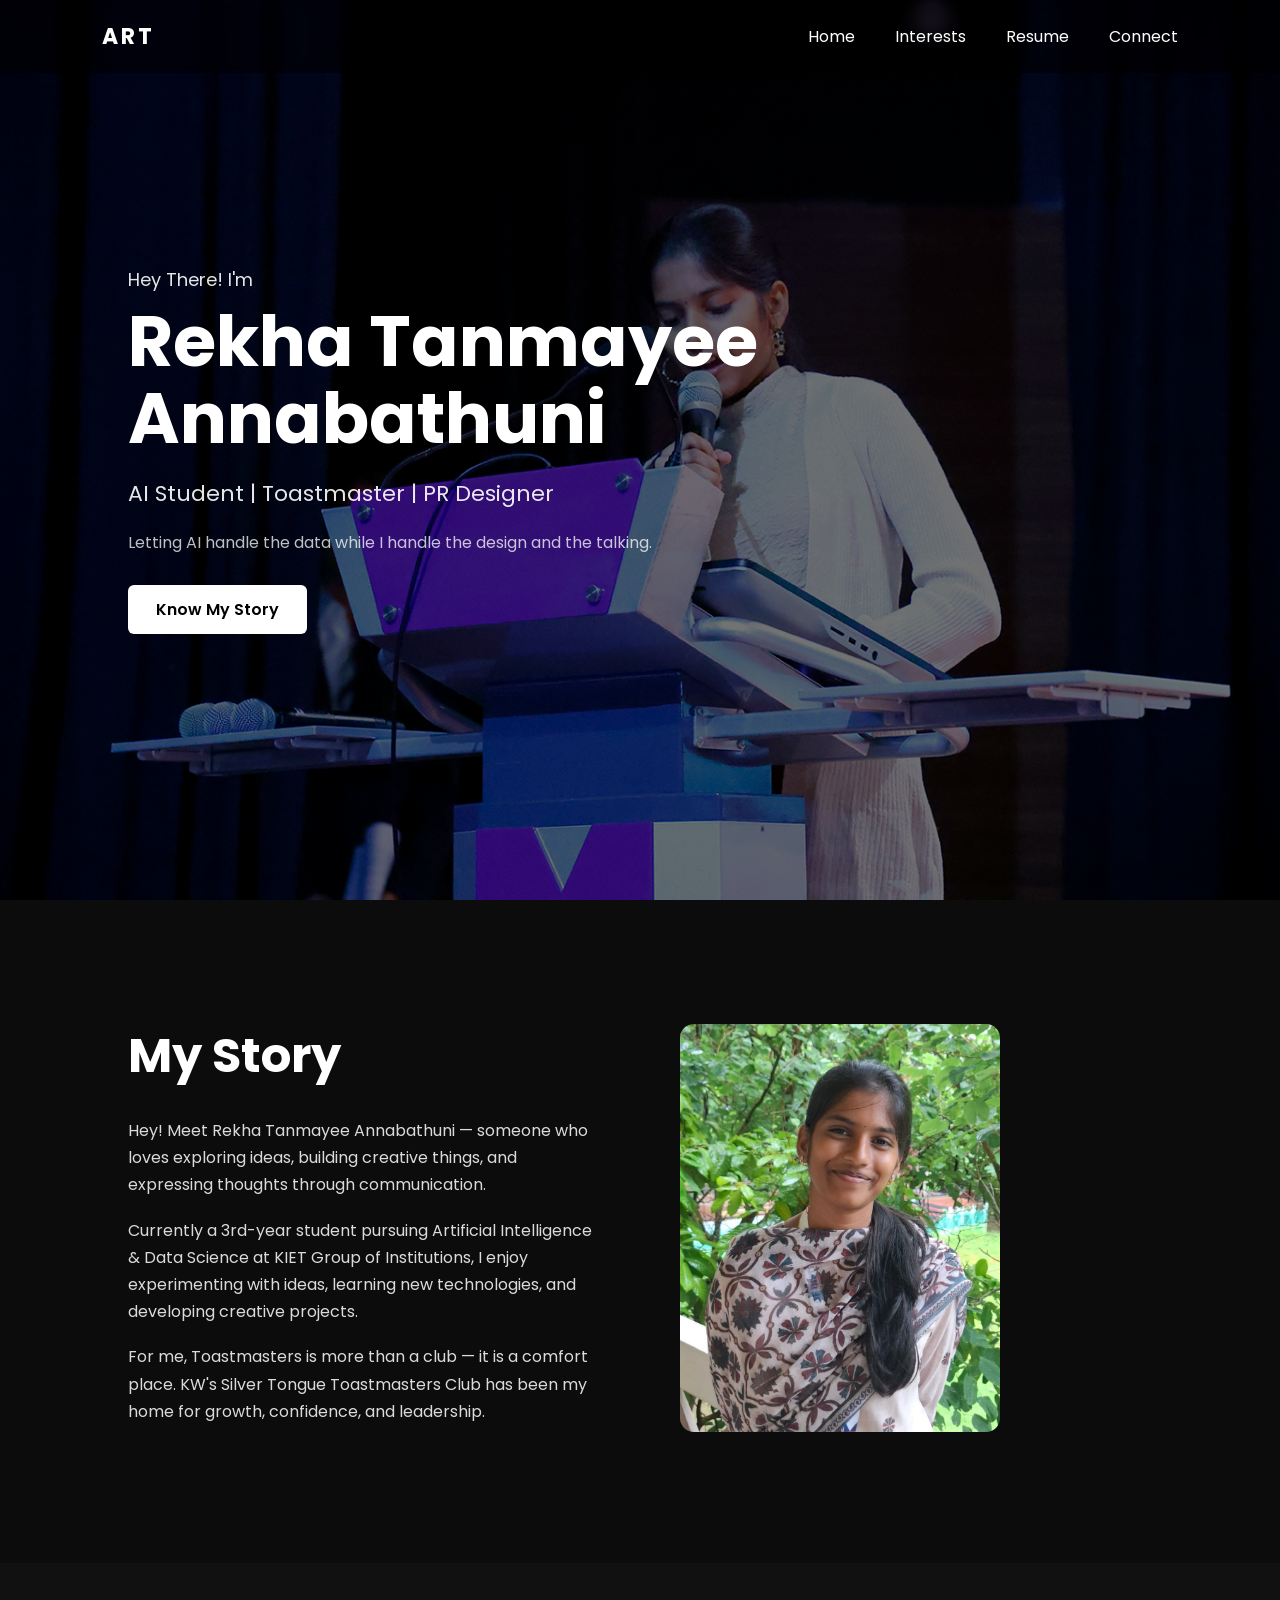
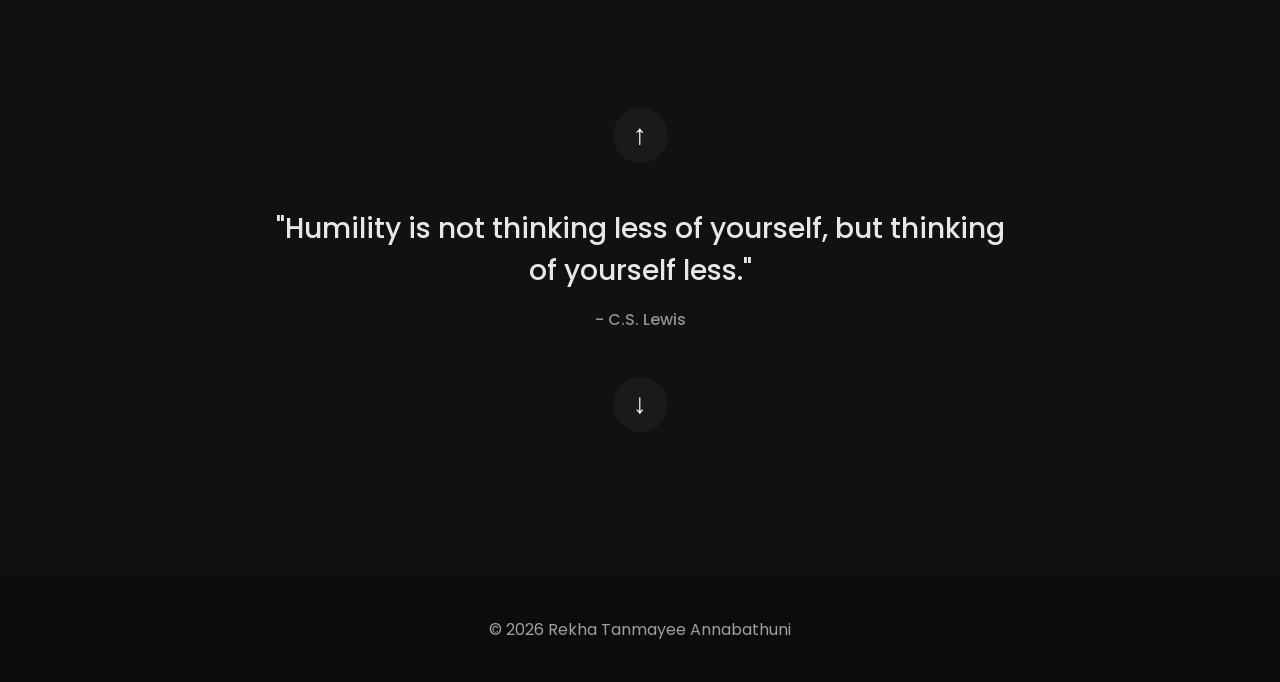
==== index.html @ dc407808 "Update index.html" ====
<!DOCTYPE html>
<html lang="en"> 

<head>

<meta charset="UTF-8">
<meta name="viewport" content="width=device-width, initial-scale=1.0">

<title>Rekha Tanmayee Annabathuni</title>

<link rel="stylesheet" href="style.css">

</head>

<body>


<!-- NAVBAR -->

<header class="navbar">

<div class="logo">ART</div>

<nav>

<a href="index.html">Home</a>
<a href="interests.html">Interests</a>
<a href="resume.html">Resume</a>
<a href="connect.html">Connect</a>

</nav>

</header>



<!-- HERO SECTION -->

<section class="hero">

<div class="overlay"></div>

<div class="hero-content">

<p class="intro">Hey There! I'm</p>

<h1>
Rekha Tanmayee <br>
Annabathuni
</h1>

<h3>
AI Student | Toastmaster | PR Designer
</h3>

<p class="tagline">
Letting AI handle the data while I handle the design and the talking.
</p>

<a href="#story" class="btn">Know My Story</a>

</div>

</section>



<!-- MY STORY -->

<section id="story" class="story">

<div class="story-container">

<div class="story-text">

<h2>My Story</h2>

<p>
Hey! Meet Rekha Tanmayee Annabathuni — someone who loves exploring ideas, building creative things, and expressing thoughts through communication.
</p>

<p>
Currently a 3rd-year student pursuing Artificial Intelligence & Data Science at KIET Group of Institutions, I enjoy experimenting with ideas, learning new technologies, and developing creative projects.
</p>

<p>
For me, Toastmasters is more than a club — it is a comfort place. KW's Silver Tongue Toastmasters Club has been my home for growth, confidence, and leadership.
</p>

</div>


<div class="story-image">

<img src="profile.jpeg" alt="Rekha Tanmayee">

</div>

</div>

</section>



<!-- QUOTES -->

<section class="quote-section">

<div class="quote-container">

<button class="quote-arrow" onclick="prevQuote()">&#8593;</button>

<div class="quote-slider">

<div class="quote">
"Humility is not thinking less of yourself, but thinking of yourself less."
<span>- C.S. Lewis</span>
</div>

<div class="quote">
"Leadership is not about being the best. It is about making everyone else better."
<span>- Dr. Brigette Hyacinth</span>
</div>

<div class="quote">
"The future belongs to those who learn, adapt, and build."
<span>— Inspired by AI innovation</span>
</div>

<div class="quote">
"Confidence comes not from always being right, but from not fearing to be wrong."
<span>— Peter T. McIntyre</span>
</div>

</div>

<button class="quote-arrow" onclick="nextQuote()">&#8595;</button>

</div>

</section>


<!-- FOOTER -->

<footer style="text-align:center;padding:40px 20px;opacity:0.6">

© 2026 Rekha Tanmayee Annabathuni

</footer>



<!-- QUOTE SCRIPT -->

<script>

let quoteIndex = 0;
const quotes = document.querySelectorAll(".quote");

function showQuote(){

quotes.forEach(q => q.style.display = "none");

quotes[quoteIndex].style.display = "block";

quoteIndex++;

if(quoteIndex >= quotes.length){
quoteIndex = 0;
}

}

setInterval(showQuote,6000);
showQuote();

</script>


</body>

</html>
---- style.css ----
/* GOOGLE FONT */

@import url('https://fonts.googleapis.com/css2?family=Poppins:wght@300;400;500;600;700&display=swap');


/* RESET */

*{
margin:0;
padding:0;
box-sizing:border-box;
font-family:'Poppins',sans-serif;
}

body{
background:#0c0c0c;
color:white;
overflow-x:hidden;
}



/* NAVBAR */

.navbar{
position:fixed;
top:0;
left:0;
width:100%;
display:flex;
justify-content:space-between;
align-items:center;
padding:20px 8%;
background:rgba(0,0,0,0.55);
backdrop-filter:blur(8px);
z-index:1000;
}

.logo{
font-size:22px;
font-weight:700;
letter-spacing:3px;
}

.navbar nav{
display:flex;
gap:40px;
}

.navbar a{
text-decoration:none;
color:white;
font-size:16px;
transition:0.3s;
}

.navbar a:hover{
opacity:0.6;
}



/* HERO SECTION */

.hero{
height:100vh;
background:url("background.jpg") center/cover no-repeat;
display:flex;
align-items:center;
padding:0 10%;
position:relative;
}

.overlay{
position:absolute;
top:0;
left:0;
width:100%;
height:100%;
background:rgba(0,0,0,0.55);
}

.hero-content{
position:relative;
z-index:2;
max-width:650px;
}

.intro{
font-size:18px;
margin-bottom:10px;
opacity:0.9;
}

.hero h1{
font-size:70px;
line-height:1.1;
margin-bottom:20px;
}

.hero h3{
font-size:22px;
font-weight:400;
margin-bottom:20px;
opacity:0.9;
}

.tagline{
font-size:16px;
opacity:0.75;
}

.btn{
display:inline-block;
margin-top:30px;
padding:12px 28px;
background:white;
color:black;
text-decoration:none;
border-radius:6px;
font-weight:600;
transition:0.3s;
}

.btn:hover{
transform:scale(1.05);
}



/* MY STORY */

.story{
padding:120px 10%;
background:#0c0c0c;
}

.story-container{
display:flex;
align-items:center;
gap:80px;
}

.story-text{
flex:1;
}

.story-text h2{
font-size:48px;
margin-bottom:25px;
}

.story-text p{
margin-bottom:18px;
line-height:1.7;
opacity:0.85;
}

.story-image{
flex:1;
}

.story-image img{
width:320px;
border-radius:14px;
}



/* QUOTES */

.quote-section{
padding:120px 0;
background:#111;
display:flex;
justify-content:center;
}

.quote-container{
display:flex;
flex-direction:column;
align-items:center;
max-width:800px;
text-align:center;
}

.quote{
display:none;
font-size:28px;
font-weight:500;
opacity:0.9;
padding:20px;
}

.quote span{
display:block;
margin-top:15px;
font-size:16px;
opacity:0.6;
}

.quote-arrow{
background:#1a1a1a;
border:none;
color:white;
font-size:28px;
width:55px;
height:55px;
border-radius:50%;
cursor:pointer;
margin:25px 0;
transition:0.3s;
display:flex;
align-items:center;
justify-content:center;
}

.quote-arrow:hover{
background:#333;
}


/* RESUME PAGE */

.resume-hero{
height:60vh;
display:flex;
align-items:center;
padding:0 10%;
background:#0f0f0f;
}

.resume-hero h1{
font-size:70px;
}



/* RESUME CONTENT */

.resume-content{
padding:100px 10%;
max-width:1000px;
margin:auto;
}

.resume-block{
margin-bottom:80px;
}

.resume-block h2{
font-size:38px;
margin-bottom:25px;
border-bottom:1px solid rgba(255,255,255,0.15);
padding-bottom:10px;
}



/* EDUCATION */

.education-item{
margin-bottom:30px;
}

.education-item h3{
font-size:22px;
}

.education-item p{
opacity:0.8;
margin-top:5px;
}



/* LEADERSHIP */

.leadership-list{
list-style:none;
margin-top:20px;
}

.leadership-list li{
margin-bottom:30px;
padding-left:28px;
position:relative;
line-height:1.6;
}

.leadership-list li::before{
content:"●";
position:absolute;
left:0;
color:#ffffff;
font-size:18px;
}



/* SKILLS */

.skills-grid{
display:grid;
grid-template-columns:repeat(2,1fr);
gap:25px;
margin-top:25px;
}

.skill-card{
background:#151515;
padding:25px;
border-radius:10px;
}

.skill-card h3{
margin-bottom:10px;
color:#ffffff;
}



/* DOWNLOAD RESUME BUTTON */

.resume-download{
text-align:center;
margin-top:40px;
}

.download-btn{
display:inline-block;
padding:14px 30px;
background:white;
color:black;
text-decoration:none;
border-radius:6px;
font-weight:600;
transition:0.3s;
}

.download-btn:hover{
background:#e5e5e5;
}



/* TOASTMASTERS CARD */

.toastmasters-card{
margin-top:100px;
display:flex;
justify-content:center;
}

.toastmasters-box{
position:relative;
cursor:pointer;
overflow:hidden;
border-radius:10px;
}

.toastmasters-box img{
width:420px;
transition:0.4s;
}

.toastmasters-box:hover img{
transform:scale(1.08);
}

.toastmasters-overlay{
position:absolute;
bottom:0;
background:rgba(0,0,0,0.7);
width:100%;
padding:15px;
text-align:center;
}



/* CONNECT PAGE */

.connect-section{
min-height:100vh;
background:#0c0c0c;
display:flex;
flex-direction:column;
justify-content:center;
align-items:center;
text-align:center;
padding:120px 20px;
}

.connect-title{
font-size:60px;
margin-bottom:20px;
}

.connect-text{
max-width:600px;
opacity:0.8;
margin-bottom:50px;
line-height:1.6;
}



/* CONTACT FORM */

.contact-form{
width:100%;
max-width:500px;
display:flex;
flex-direction:column;
gap:15px;
margin-bottom:40px;
}

.contact-form input,
.contact-form textarea{
padding:12px;
border:none;
border-radius:6px;
background:#1a1a1a;
color:white;
}

.contact-form textarea{
height:120px;
resize:none;
}

.contact-form button{
padding:12px;
border:none;
background:white;
color:black;
font-weight:600;
border-radius:6px;
cursor:pointer;
}



/* SOCIAL ICONS */

.social-links{
display:flex;
gap:30px;
font-size:28px;
}

.social-links a{
color:white;
transition:0.3s;
text-decoration:none;
}

.social-links a:hover{
transform:scale(1.2);
opacity:0.7;
}



/* RESPONSIVE */

@media(max-width:900px){

.hero h1{
font-size:48px;
}

.story-container{
flex-direction:column;
text-align:center;
}

.story-image img{
width:260px;
}

.skills-grid{
grid-template-columns:1fr;
}

.resume-hero h1{
font-size:50px;
}

}
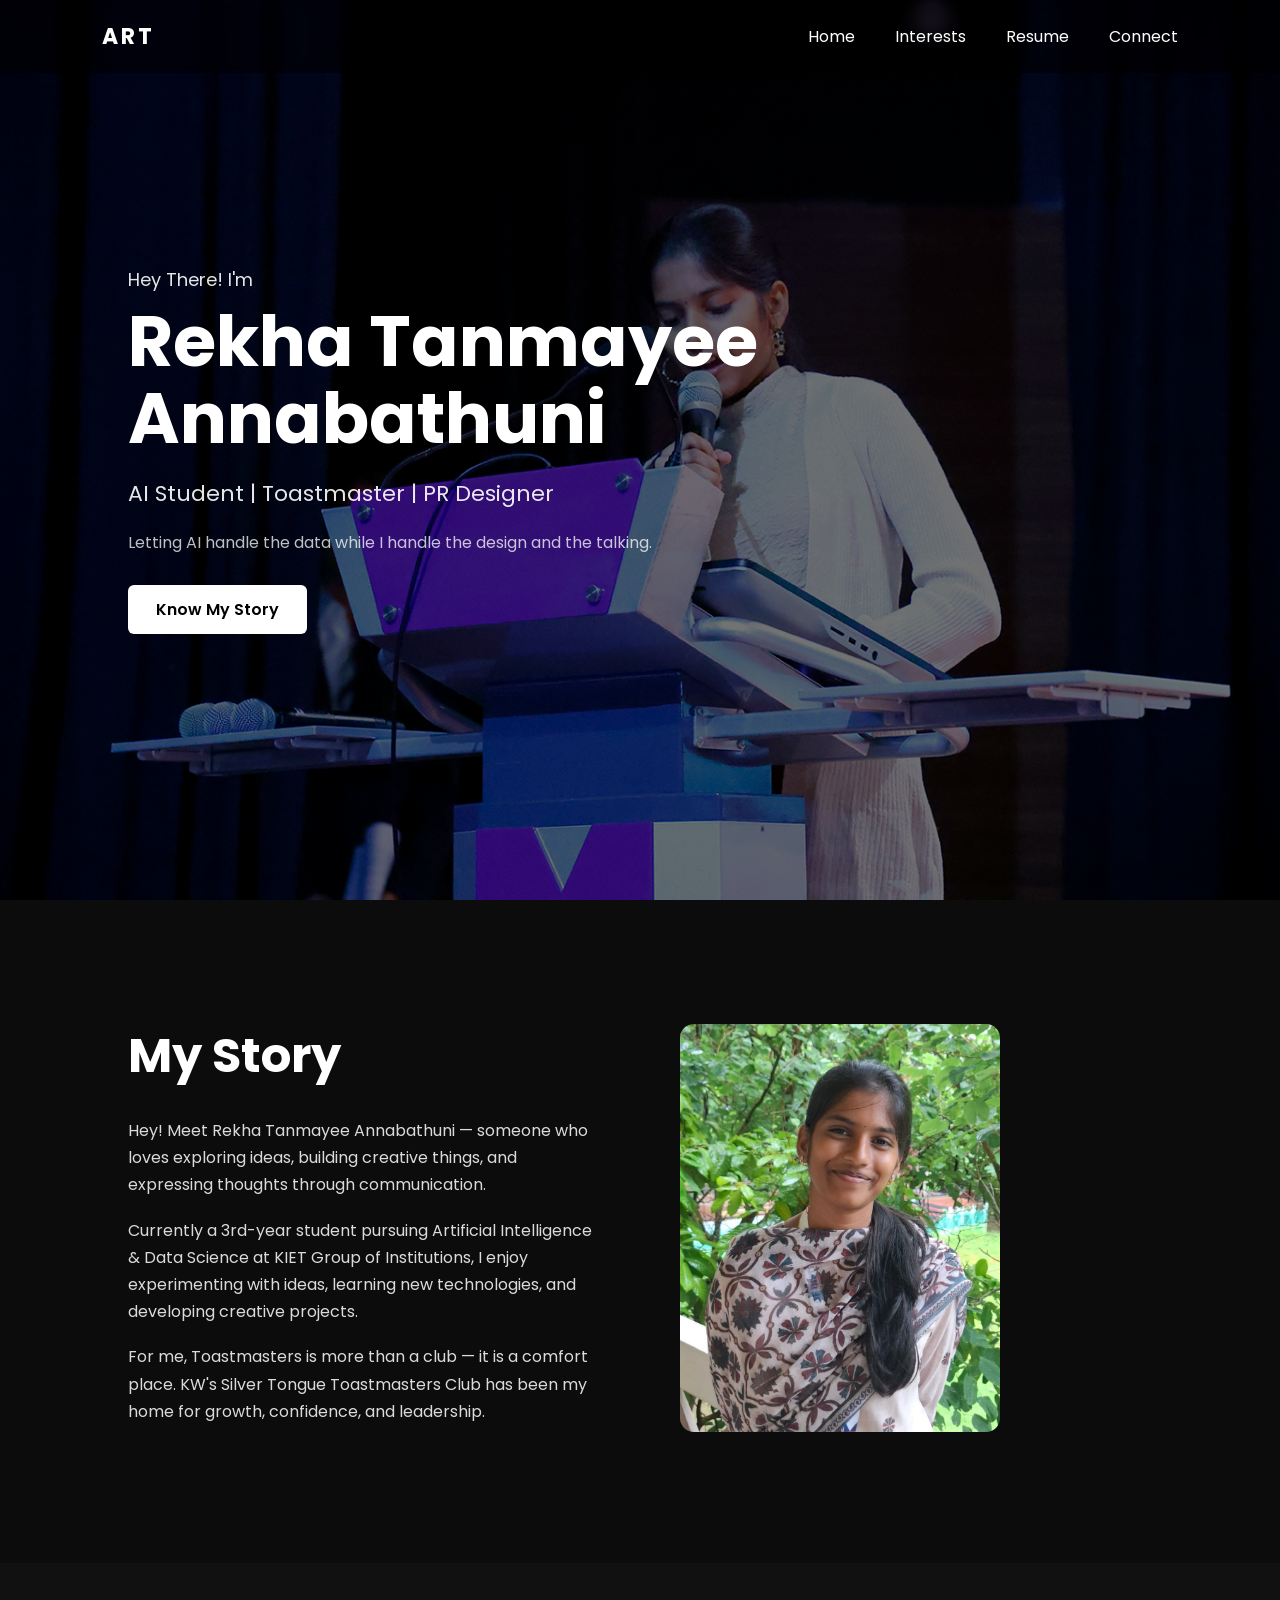
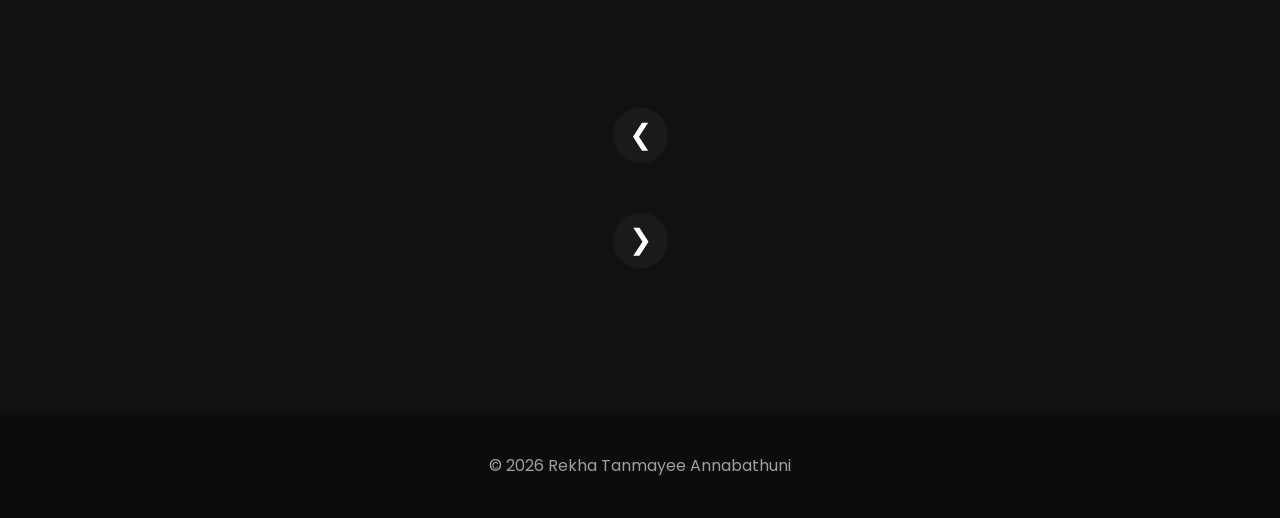
==== commit 157eb78a: "Update index.html" ====
--- a/index.html
+++ b/index.html
@@ -103,28 +103,22 @@
 
 
 <!-- QUOTES -->
+<section class="quote-section">
 
-<section class="quote-section">
+<div class="quote-wrapper">
+
+<button class="quote-arrow left" onclick="prevQuote()">&#10094;</button>
 
 <div class="quote-container">
 
-<button class="quote-arrow" onclick="prevQuote()">&#8593;</button>
-
-<div class="quote-slider">
-
-<div class="quote">
-"Humility is not thinking less of yourself, but thinking of yourself less."
-<span>- C.S. Lewis</span>
+<div class="quote active">
+"The future belongs to those who learn, adapt, and build."
+<span>— Inspired by AI innovation</span>
 </div>
 
 <div class="quote">
 "Leadership is not about being the best. It is about making everyone else better."
-<span>- Dr. Brigette Hyacinth</span>
-</div>
-
-<div class="quote">
-"The future belongs to those who learn, adapt, and build."
-<span>— Inspired by AI innovation</span>
+<span>— Unknown</span>
 </div>
 
 <div class="quote">
@@ -132,9 +126,14 @@
 <span>— Peter T. McIntyre</span>
 </div>
 
+<div class="quote">
+"Humility is not thinking less of yourself, but thinking of yourself less."
+<span>— C.S. Lewis</span>
 </div>
 
-<button class="quote-arrow" onclick="nextQuote()">&#8595;</button>
+</div>
+
+<button class="quote-arrow right" onclick="nextQuote()">&#10095;</button>
 
 </div>
 
@@ -155,25 +154,29 @@
 
 <script>
 
-let quoteIndex = 0;
+let currentQuote = 0;
 const quotes = document.querySelectorAll(".quote");
 
-function showQuote(){
-
-quotes.forEach(q => q.style.display = "none");
-
-quotes[quoteIndex].style.display = "block";
-
-quoteIndex++;
-
-if(quoteIndex >= quotes.length){
-quoteIndex = 0;
+function showQuote(index){
+quotes.forEach(q => q.classList.remove("active"));
+quotes[index].classList.add("active");
 }
 
+function nextQuote(){
+currentQuote++;
+if(currentQuote >= quotes.length){
+currentQuote = 0;
+}
+showQuote(currentQuote);
 }
 
-setInterval(showQuote,6000);
-showQuote();
+function prevQuote(){
+currentQuote--;
+if(currentQuote < 0){
+currentQuote = quotes.length - 1;
+}
+showQuote(currentQuote);
+}
 
 </script>
 
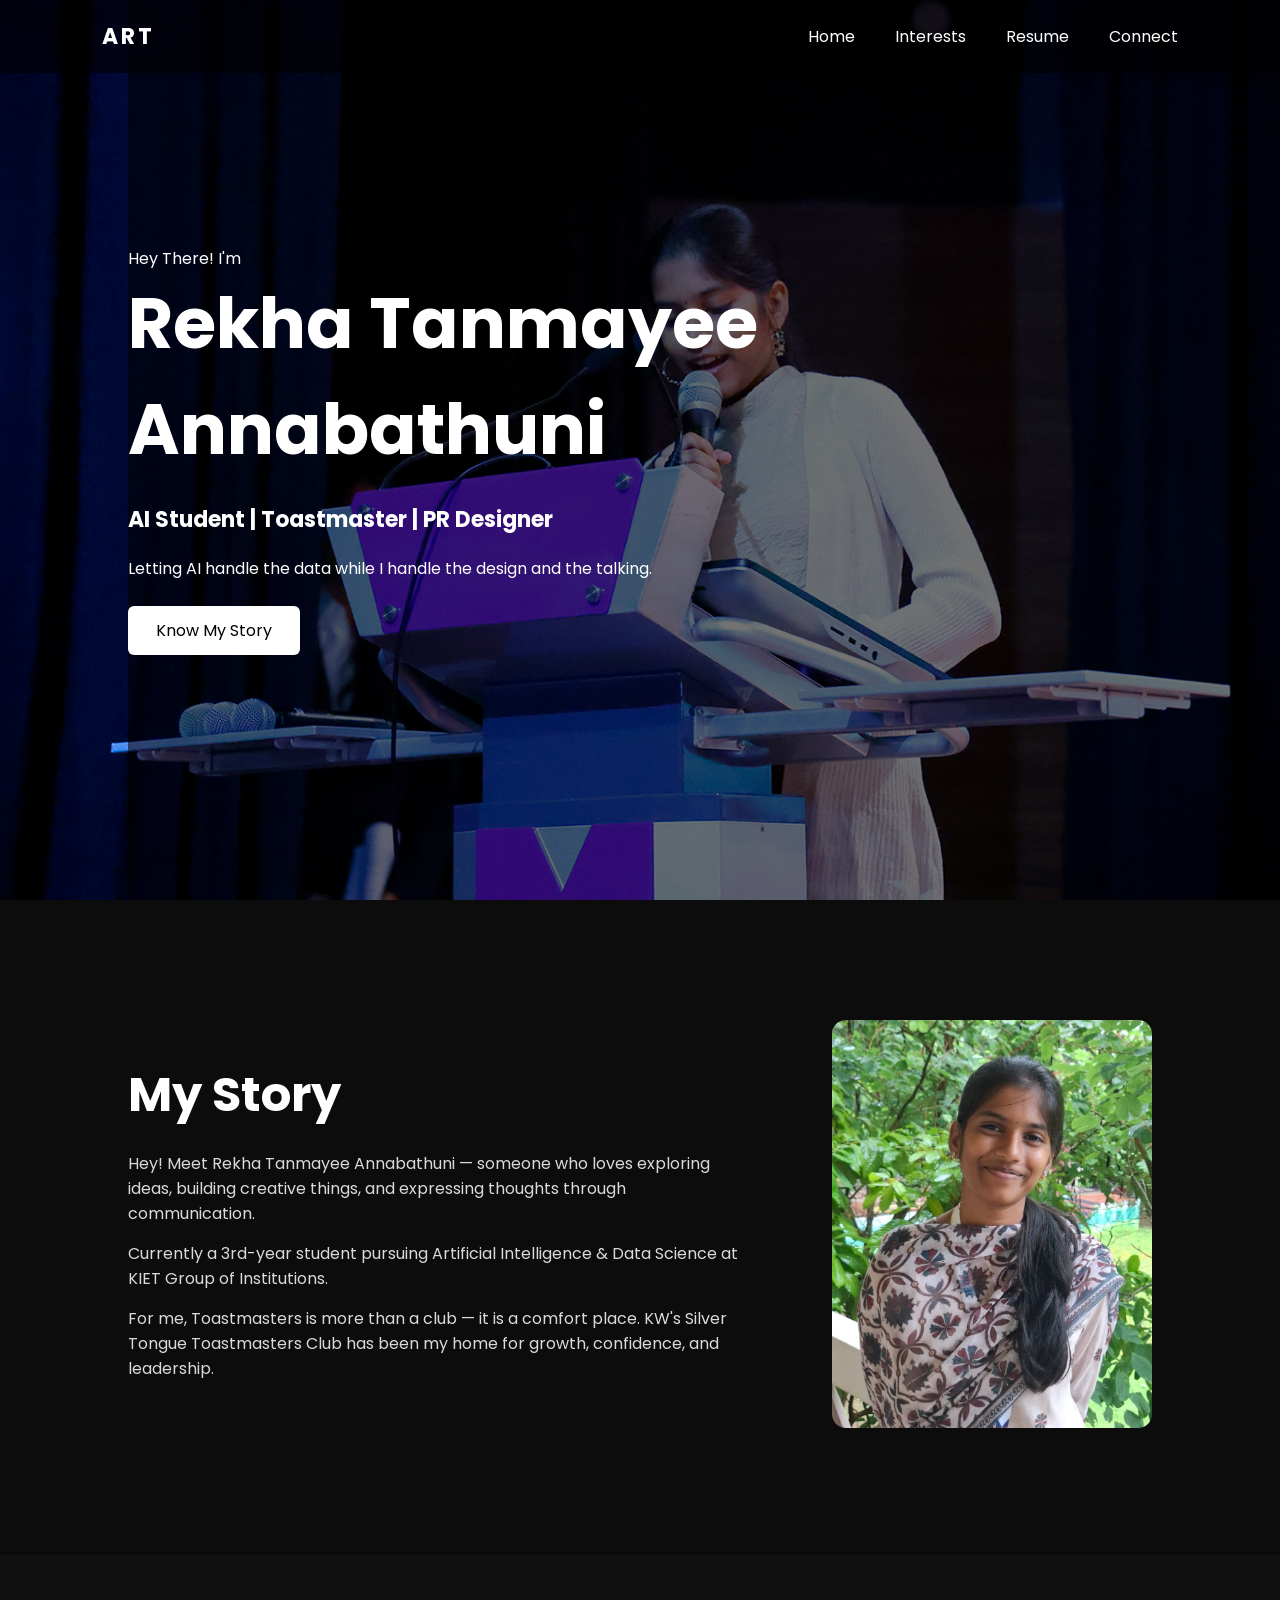
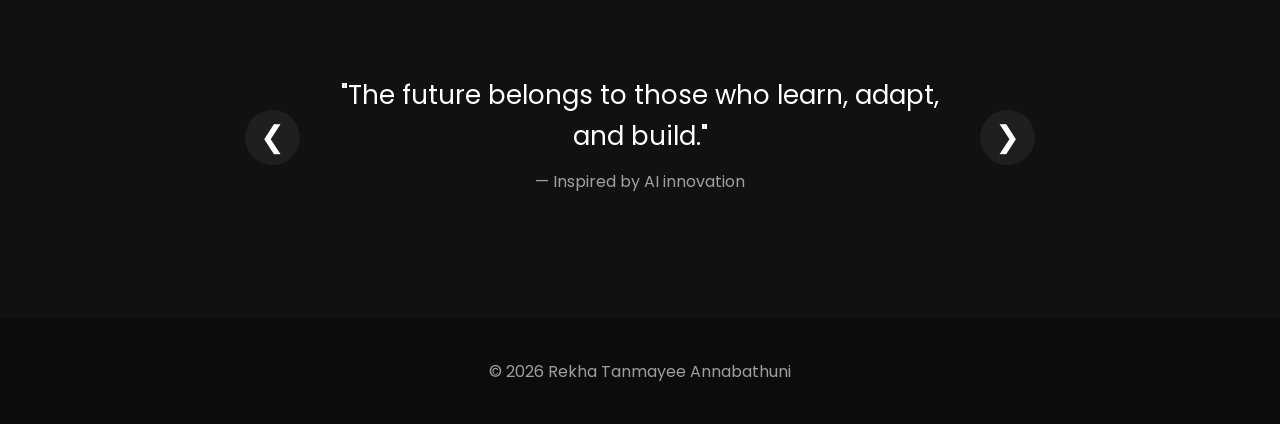
==== commit 3b6f79a9: "Update index.html" ====
--- a/index.html
+++ b/index.html
@@ -1,11 +1,9 @@
 <!DOCTYPE html>
-<html lang="en"> 
+<html lang="en">
 
 <head>
-
 <meta charset="UTF-8">
 <meta name="viewport" content="width=device-width, initial-scale=1.0">
-
 <title>Rekha Tanmayee Annabathuni</title>
 
 <link rel="stylesheet" href="style.css">
@@ -14,28 +12,21 @@
 
 <body>
 
-
 <!-- NAVBAR -->
-
 <header class="navbar">
-
 <div class="logo">ART</div>
 
 <nav>
-
 <a href="index.html">Home</a>
 <a href="interests.html">Interests</a>
 <a href="resume.html">Resume</a>
 <a href="connect.html">Connect</a>
-
 </nav>
-
 </header>
 
 
 
 <!-- HERO SECTION -->
-
 <section class="hero">
 
 <div class="overlay"></div>
@@ -66,7 +57,6 @@
 
 
 <!-- MY STORY -->
-
 <section id="story" class="story">
 
 <div class="story-container">
@@ -80,7 +70,7 @@
 </p>
 
 <p>
-Currently a 3rd-year student pursuing Artificial Intelligence & Data Science at KIET Group of Institutions, I enjoy experimenting with ideas, learning new technologies, and developing creative projects.
+Currently a 3rd-year student pursuing Artificial Intelligence & Data Science at KIET Group of Institutions.
 </p>
 
 <p>
@@ -89,11 +79,8 @@
 
 </div>
 
-
 <div class="story-image">
-
 <img src="profile.jpeg" alt="Rekha Tanmayee">
-
 </div>
 
 </div>
@@ -107,50 +94,46 @@
 
 <div class="quote-wrapper">
 
-<button class="quote-arrow left" onclick="prevQuote()">&#10094;</button>
+<button class="quote-arrow" onclick="prevQuote()">❮</button>
 
 <div class="quote-container">
 
-<div class="quote active">
+<p class="quote active">
 "The future belongs to those who learn, adapt, and build."
-<span>— Inspired by AI innovation</span>
-</div>
+<br><span>— Inspired by AI innovation</span>
+</p>
 
-<div class="quote">
+<p class="quote">
 "Leadership is not about being the best. It is about making everyone else better."
-<span>— Unknown</span>
-</div>
+<br><span>— Unknown</span>
+</p>
 
-<div class="quote">
+<p class="quote">
 "Confidence comes not from always being right, but from not fearing to be wrong."
-<span>— Peter T. McIntyre</span>
-</div>
+<br><span>— Peter T. McIntyre</span>
+</p>
 
-<div class="quote">
+<p class="quote">
 "Humility is not thinking less of yourself, but thinking of yourself less."
-<span>— C.S. Lewis</span>
-</div>
+<br><span>— C.S. Lewis</span>
+</p>
 
 </div>
 
-<button class="quote-arrow right" onclick="nextQuote()">&#10095;</button>
+<button class="quote-arrow" onclick="nextQuote()">❯</button>
 
 </div>
 
 </section>
 
 
+
 <!-- FOOTER -->
-
-<footer style="text-align:center;padding:40px 20px;opacity:0.6">
-
+<footer class="footer">
 © 2026 Rekha Tanmayee Annabathuni
-
 </footer>
 
 
-
-<!-- QUOTE SCRIPT -->
 
 <script>
 
@@ -180,7 +163,5 @@
 
 </script>
 
-
 </body>
-
 </html>
--- a/style.css
+++ b/style.css
@@ -1,9 +1,4 @@
-/* GOOGLE FONT */
-
 @import url('https://fonts.googleapis.com/css2?family=Poppins:wght@300;400;500;600;700&display=swap');
-
-
-/* RESET */
 
 *{
 margin:0;
@@ -25,14 +20,12 @@
 .navbar{
 position:fixed;
 top:0;
-left:0;
 width:100%;
 display:flex;
 justify-content:space-between;
 align-items:center;
 padding:20px 8%;
-background:rgba(0,0,0,0.55);
-backdrop-filter:blur(8px);
+background:rgba(0,0,0,0.6);
 z-index:1000;
 }
 
@@ -50,17 +43,11 @@
 .navbar a{
 text-decoration:none;
 color:white;
-font-size:16px;
-transition:0.3s;
-}
-
-.navbar a:hover{
-opacity:0.6;
-}
-
-
-
-/* HERO SECTION */
+}
+
+
+
+/* HERO */
 
 .hero{
 height:100vh;
@@ -73,8 +60,6 @@
 
 .overlay{
 position:absolute;
-top:0;
-left:0;
 width:100%;
 height:100%;
 background:rgba(0,0,0,0.55);
@@ -82,82 +67,51 @@
 
 .hero-content{
 position:relative;
-z-index:2;
 max-width:650px;
-}
-
-.intro{
-font-size:18px;
-margin-bottom:10px;
-opacity:0.9;
 }
 
 .hero h1{
 font-size:70px;
-line-height:1.1;
 margin-bottom:20px;
 }
 
 .hero h3{
 font-size:22px;
-font-weight:400;
 margin-bottom:20px;
-opacity:0.9;
-}
-
-.tagline{
-font-size:16px;
-opacity:0.75;
 }
 
 .btn{
 display:inline-block;
-margin-top:30px;
+margin-top:25px;
 padding:12px 28px;
 background:white;
 color:black;
+border-radius:6px;
 text-decoration:none;
-border-radius:6px;
-font-weight:600;
-transition:0.3s;
-}
-
-.btn:hover{
-transform:scale(1.05);
-}
-
-
-
-/* MY STORY */
+}
+
+
+
+/* STORY */
 
 .story{
 padding:120px 10%;
-background:#0c0c0c;
 }
 
 .story-container{
 display:flex;
-align-items:center;
 gap:80px;
-}
-
-.story-text{
-flex:1;
+align-items:center;
 }
 
 .story-text h2{
 font-size:48px;
-margin-bottom:25px;
+margin-bottom:20px;
 }
 
 .story-text p{
-margin-bottom:18px;
-line-height:1.7;
+margin-bottom:15px;
 opacity:0.85;
-}
-
-.story-image{
-flex:1;
 }
 
 .story-image img{
@@ -176,43 +130,46 @@
 justify-content:center;
 }
 
+.quote-wrapper{
+display:flex;
+align-items:center;
+gap:40px;
+max-width:900px;
+}
+
 .quote-container{
-display:flex;
-flex-direction:column;
-align-items:center;
-max-width:800px;
 text-align:center;
+width:600px;
 }
 
 .quote{
 display:none;
-font-size:28px;
-font-weight:500;
-opacity:0.9;
-padding:20px;
+font-size:26px;
+line-height:1.6;
+}
+
+.quote.active{
+display:block;
 }
 
 .quote span{
-display:block;
-margin-top:15px;
 font-size:16px;
 opacity:0.6;
 }
 
+
+
+/* ARROWS */
+
 .quote-arrow{
-background:#1a1a1a;
+background:#1f1f1f;
 border:none;
 color:white;
-font-size:28px;
+font-size:30px;
 width:55px;
 height:55px;
 border-radius:50%;
 cursor:pointer;
-margin:25px 0;
-transition:0.3s;
-display:flex;
-align-items:center;
-justify-content:center;
 }
 
 .quote-arrow:hover{
@@ -220,246 +177,13 @@
 }
 
 
-/* RESUME PAGE */
-
-.resume-hero{
-height:60vh;
-display:flex;
-align-items:center;
-padding:0 10%;
-background:#0f0f0f;
-}
-
-.resume-hero h1{
-font-size:70px;
-}
-
-
-
-/* RESUME CONTENT */
-
-.resume-content{
-padding:100px 10%;
-max-width:1000px;
-margin:auto;
-}
-
-.resume-block{
-margin-bottom:80px;
-}
-
-.resume-block h2{
-font-size:38px;
-margin-bottom:25px;
-border-bottom:1px solid rgba(255,255,255,0.15);
-padding-bottom:10px;
-}
-
-
-
-/* EDUCATION */
-
-.education-item{
-margin-bottom:30px;
-}
-
-.education-item h3{
-font-size:22px;
-}
-
-.education-item p{
-opacity:0.8;
-margin-top:5px;
-}
-
-
-
-/* LEADERSHIP */
-
-.leadership-list{
-list-style:none;
-margin-top:20px;
-}
-
-.leadership-list li{
-margin-bottom:30px;
-padding-left:28px;
-position:relative;
-line-height:1.6;
-}
-
-.leadership-list li::before{
-content:"●";
-position:absolute;
-left:0;
-color:#ffffff;
-font-size:18px;
-}
-
-
-
-/* SKILLS */
-
-.skills-grid{
-display:grid;
-grid-template-columns:repeat(2,1fr);
-gap:25px;
-margin-top:25px;
-}
-
-.skill-card{
-background:#151515;
-padding:25px;
-border-radius:10px;
-}
-
-.skill-card h3{
-margin-bottom:10px;
-color:#ffffff;
-}
-
-
-
-/* DOWNLOAD RESUME BUTTON */
-
-.resume-download{
+
+/* FOOTER */
+
+.footer{
 text-align:center;
-margin-top:40px;
-}
-
-.download-btn{
-display:inline-block;
-padding:14px 30px;
-background:white;
-color:black;
-text-decoration:none;
-border-radius:6px;
-font-weight:600;
-transition:0.3s;
-}
-
-.download-btn:hover{
-background:#e5e5e5;
-}
-
-
-
-/* TOASTMASTERS CARD */
-
-.toastmasters-card{
-margin-top:100px;
-display:flex;
-justify-content:center;
-}
-
-.toastmasters-box{
-position:relative;
-cursor:pointer;
-overflow:hidden;
-border-radius:10px;
-}
-
-.toastmasters-box img{
-width:420px;
-transition:0.4s;
-}
-
-.toastmasters-box:hover img{
-transform:scale(1.08);
-}
-
-.toastmasters-overlay{
-position:absolute;
-bottom:0;
-background:rgba(0,0,0,0.7);
-width:100%;
-padding:15px;
-text-align:center;
-}
-
-
-
-/* CONNECT PAGE */
-
-.connect-section{
-min-height:100vh;
-background:#0c0c0c;
-display:flex;
-flex-direction:column;
-justify-content:center;
-align-items:center;
-text-align:center;
-padding:120px 20px;
-}
-
-.connect-title{
-font-size:60px;
-margin-bottom:20px;
-}
-
-.connect-text{
-max-width:600px;
-opacity:0.8;
-margin-bottom:50px;
-line-height:1.6;
-}
-
-
-
-/* CONTACT FORM */
-
-.contact-form{
-width:100%;
-max-width:500px;
-display:flex;
-flex-direction:column;
-gap:15px;
-margin-bottom:40px;
-}
-
-.contact-form input,
-.contact-form textarea{
-padding:12px;
-border:none;
-border-radius:6px;
-background:#1a1a1a;
-color:white;
-}
-
-.contact-form textarea{
-height:120px;
-resize:none;
-}
-
-.contact-form button{
-padding:12px;
-border:none;
-background:white;
-color:black;
-font-weight:600;
-border-radius:6px;
-cursor:pointer;
-}
-
-
-
-/* SOCIAL ICONS */
-
-.social-links{
-display:flex;
-gap:30px;
-font-size:28px;
-}
-
-.social-links a{
-color:white;
-transition:0.3s;
-text-decoration:none;
-}
-
-.social-links a:hover{
-transform:scale(1.2);
-opacity:0.7;
+padding:40px;
+opacity:0.6;
 }
 
 
@@ -469,7 +193,7 @@
 @media(max-width:900px){
 
 .hero h1{
-font-size:48px;
+font-size:45px;
 }
 
 .story-container{
@@ -478,15 +202,7 @@
 }
 
 .story-image img{
-width:260px;
-}
-
-.skills-grid{
-grid-template-columns:1fr;
-}
-
-.resume-hero h1{
-font-size:50px;
-}
-
-}
+width:250px;
+}
+
+}
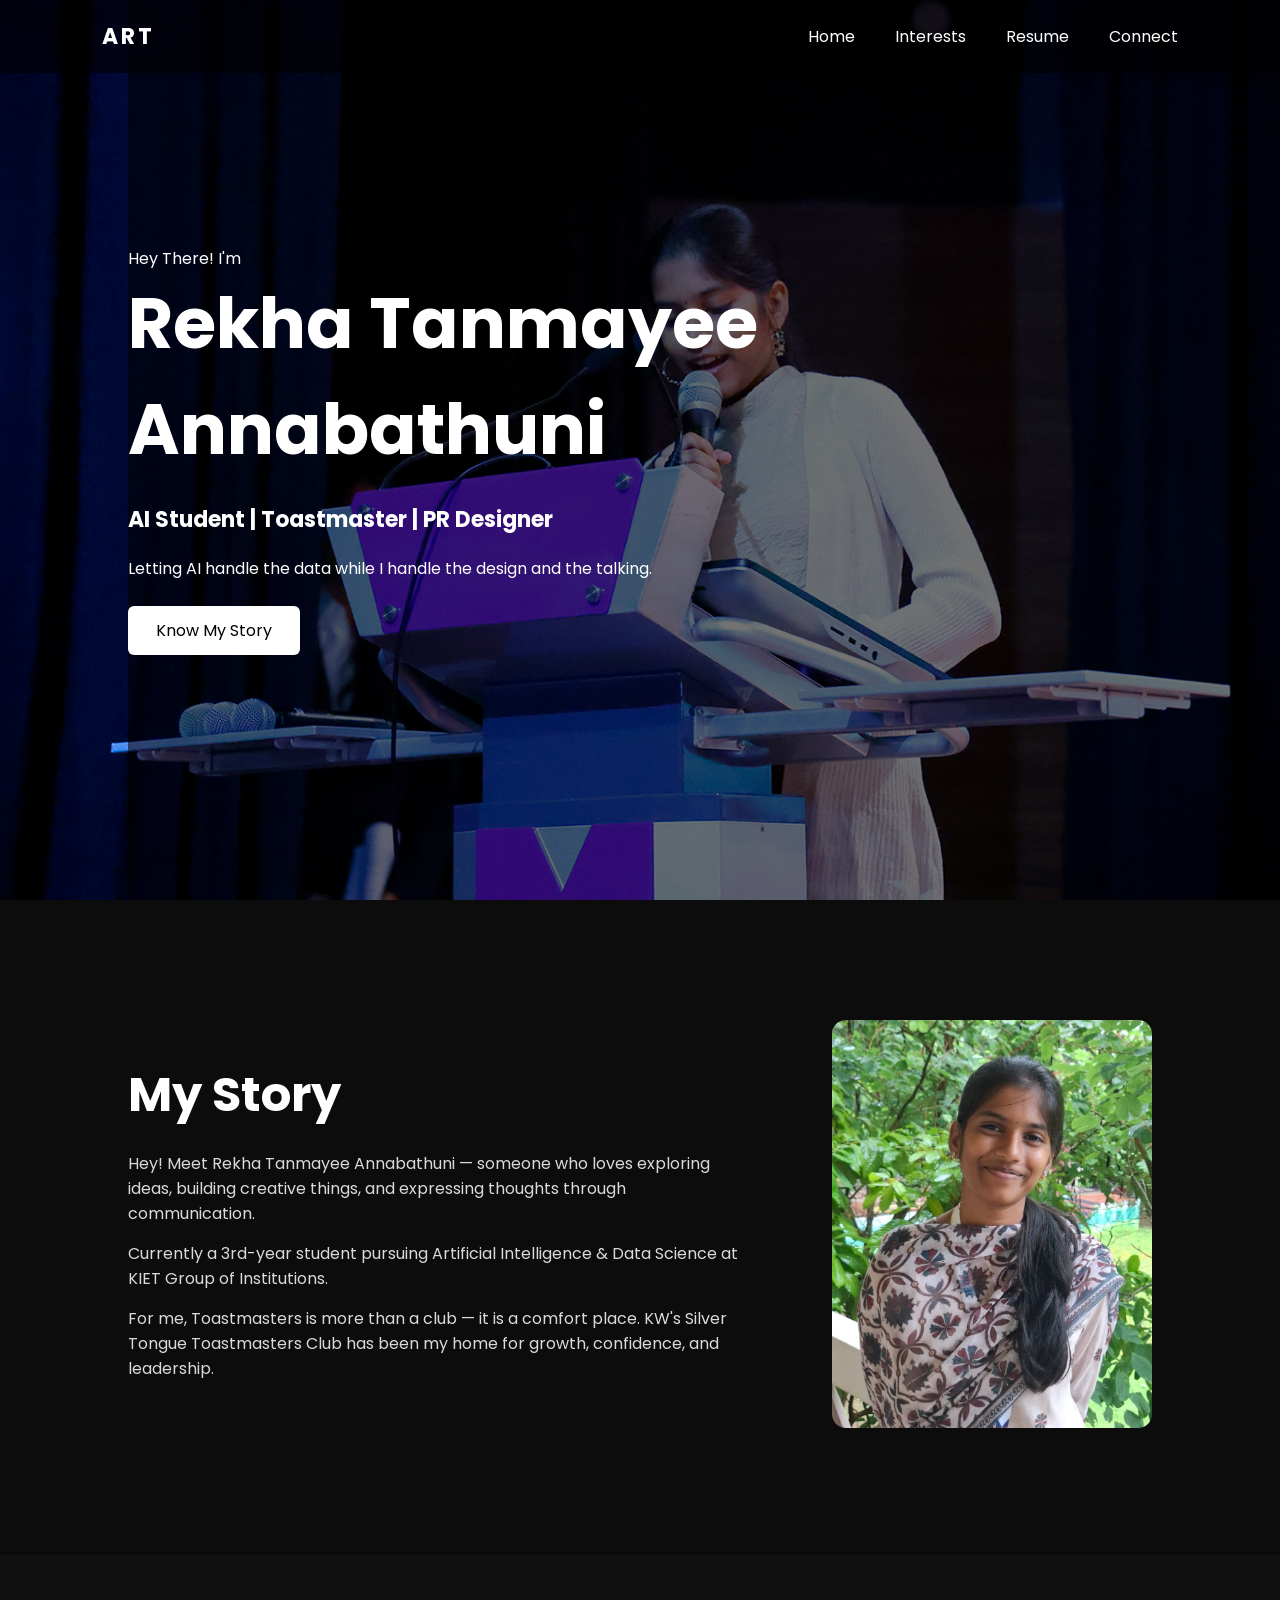
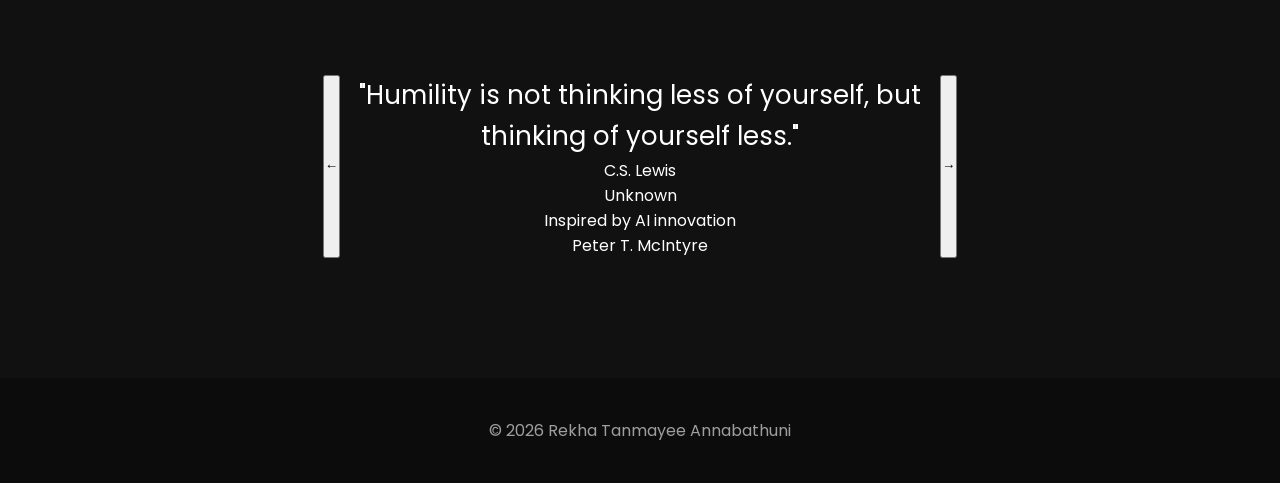
==== commit e7680f80: "Update index.html" ====
--- a/index.html
+++ b/index.html
@@ -90,39 +90,37 @@
 
 
 <!-- QUOTES -->
+
 <section class="quote-section">
 
-<div class="quote-wrapper">
-
-<button class="quote-arrow" onclick="prevQuote()">❮</button>
+<button class="quote-btn left" onclick="prevQuote()">&#8592;</button>
 
 <div class="quote-container">
 
 <p class="quote active">
-"The future belongs to those who learn, adapt, and build."
-<br><span>— Inspired by AI innovation</span>
+"Humility is not thinking less of yourself, but thinking of yourself less."
 </p>
 
 <p class="quote">
 "Leadership is not about being the best. It is about making everyone else better."
-<br><span>— Unknown</span>
+</p>
+
+<p class="quote">
+"The future belongs to those who learn, adapt, and build."
 </p>
 
 <p class="quote">
 "Confidence comes not from always being right, but from not fearing to be wrong."
-<br><span>— Peter T. McIntyre</span>
 </p>
 
-<p class="quote">
-"Humility is not thinking less of yourself, but thinking of yourself less."
-<br><span>— C.S. Lewis</span>
-</p>
+<p class="author active">C.S. Lewis</p>
+<p class="author">Unknown</p>
+<p class="author">Inspired by AI innovation</p>
+<p class="author">Peter T. McIntyre</p>
 
 </div>
 
-<button class="quote-arrow" onclick="nextQuote()">❯</button>
-
-</div>
+<button class="quote-btn right" onclick="nextQuote()">&#8594;</button>
 
 </section>
 
@@ -137,28 +135,43 @@
 
 <script>
 
-let currentQuote = 0;
+let index = 0;
+
 const quotes = document.querySelectorAll(".quote");
+const authors = document.querySelectorAll(".author");
 
-function showQuote(index){
+function showQuote(i){
+
 quotes.forEach(q => q.classList.remove("active"));
-quotes[index].classList.add("active");
+authors.forEach(a => a.classList.remove("active"));
+
+quotes[i].classList.add("active");
+authors[i].classList.add("active");
+
 }
 
 function nextQuote(){
-currentQuote++;
-if(currentQuote >= quotes.length){
-currentQuote = 0;
+
+index++;
+
+if(index >= quotes.length){
+index = 0;
 }
-showQuote(currentQuote);
+
+showQuote(index);
+
 }
 
 function prevQuote(){
-currentQuote--;
-if(currentQuote < 0){
-currentQuote = quotes.length - 1;
+
+index--;
+
+if(index < 0){
+index = quotes.length - 1;
 }
-showQuote(currentQuote);
+
+showQuote(index);
+
 }
 
 </script>
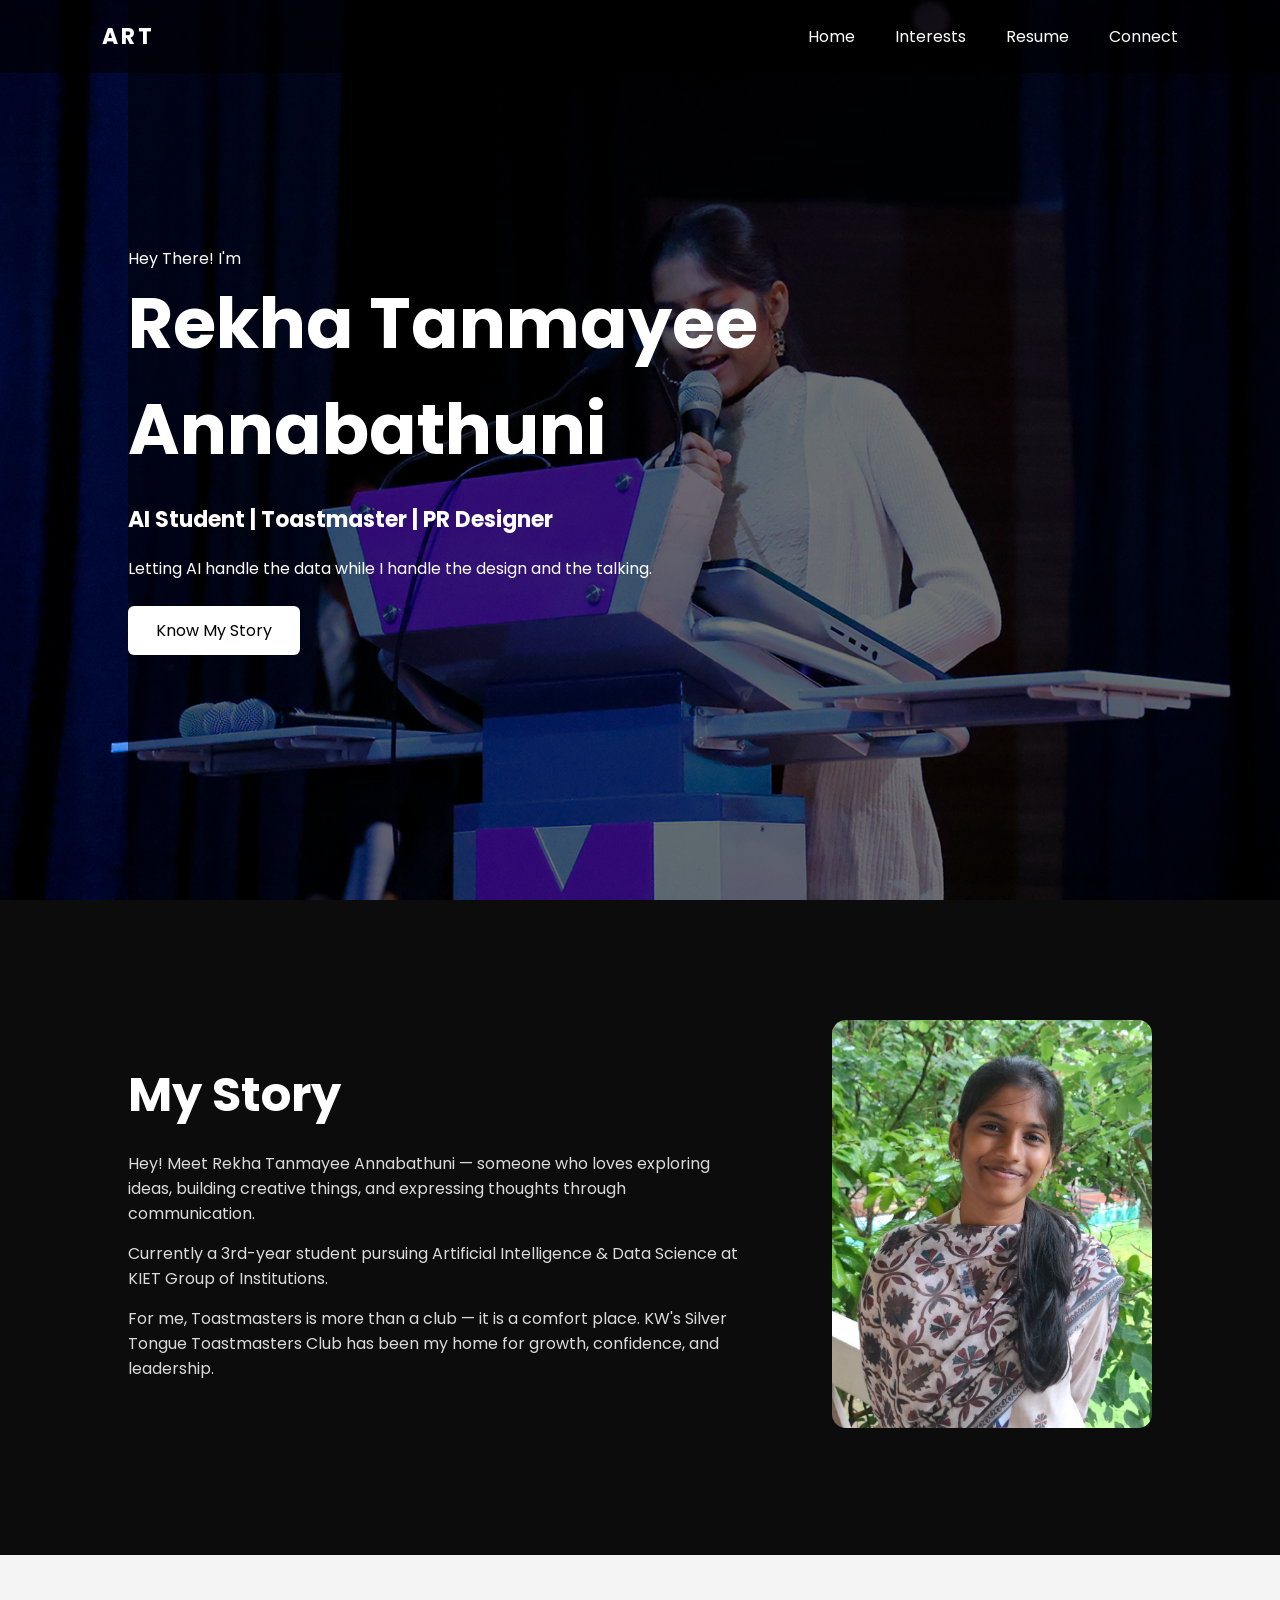
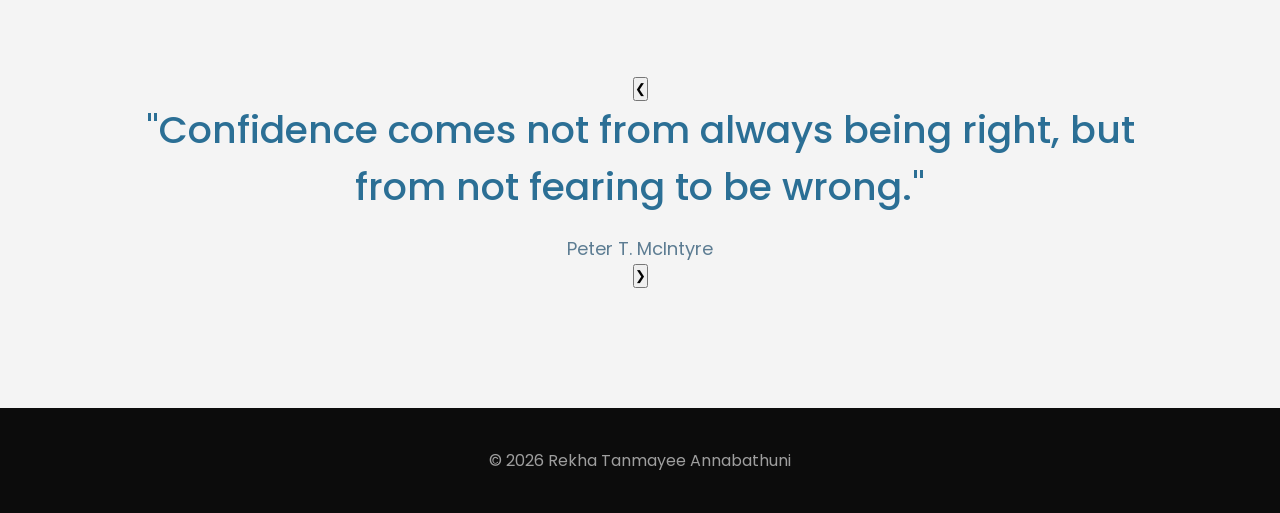
==== commit b6f558e2: "Update index.html" ====
--- a/index.html
+++ b/index.html
@@ -93,37 +93,46 @@
 
 <section class="quote-section">
 
-<button class="quote-btn left" onclick="prevQuote()">&#8592;</button>
+<div class="quote-slider">
 
-<div class="quote-container">
+<button class="arrow left" onclick="prevQuote()">❮</button>
+
+<div class="quote-box">
 
 <p class="quote active">
+"Confidence comes not from always being right, but from not fearing to be wrong."
+</p>
+
+<p class="author active">Peter T. McIntyre</p>
+
+
+<p class="quote">
 "Humility is not thinking less of yourself, but thinking of yourself less."
 </p>
+
+<p class="author">C.S. Lewis</p>
+
 
 <p class="quote">
 "Leadership is not about being the best. It is about making everyone else better."
 </p>
 
+<p class="author">Unknown</p>
+
+
 <p class="quote">
 "The future belongs to those who learn, adapt, and build."
 </p>
 
-<p class="quote">
-"Confidence comes not from always being right, but from not fearing to be wrong."
-</p>
-
-<p class="author active">C.S. Lewis</p>
-<p class="author">Unknown</p>
 <p class="author">Inspired by AI innovation</p>
-<p class="author">Peter T. McIntyre</p>
 
 </div>
 
-<button class="quote-btn right" onclick="nextQuote()">&#8594;</button>
+<button class="arrow right" onclick="nextQuote()">❯</button>
+
+</div>
 
 </section>
-
 
 
 <!-- FOOTER -->
@@ -135,7 +144,7 @@
 
 <script>
 
-let index = 0;
+let current = 0;
 
 const quotes = document.querySelectorAll(".quote");
 const authors = document.querySelectorAll(".author");
@@ -152,25 +161,25 @@
 
 function nextQuote(){
 
-index++;
+current++;
 
-if(index >= quotes.length){
-index = 0;
+if(current >= quotes.length){
+current = 0;
 }
 
-showQuote(index);
+showQuote(current);
 
 }
 
 function prevQuote(){
 
-index--;
+current--;
 
-if(index < 0){
-index = quotes.length - 1;
+if(current < 0){
+current = quotes.length-1;
 }
 
-showQuote(index);
+showQuote(current);
 
 }
 
--- a/style.css
+++ b/style.css
@@ -121,42 +121,73 @@
 
 
 
-/* QUOTES */
+/* QUOTE SECTION */
 
 .quote-section{
-padding:120px 0;
-background:#111;
-display:flex;
+background:#f4f4f4;
+color:#2b6f95;
+padding:120px 10%;
+display:flex;
+align-items:center;
 justify-content:center;
-}
-
-.quote-wrapper{
-display:flex;
-align-items:center;
-gap:40px;
+position:relative;
+text-align:center;
+}
+
+.quote-container{
 max-width:900px;
-}
-
-.quote-container{
-text-align:center;
-width:600px;
 }
 
 .quote{
 display:none;
-font-size:26px;
-line-height:1.6;
+font-size:38px;
+font-weight:500;
+line-height:1.5;
 }
 
 .quote.active{
 display:block;
 }
 
-.quote span{
-font-size:16px;
-opacity:0.6;
-}
-
+.author{
+display:none;
+margin-top:20px;
+font-size:18px;
+color:#5c7c92;
+}
+
+.author.active{
+display:block;
+}
+
+
+/* ARROWS */
+
+.quote-btn{
+position:absolute;
+top:50%;
+transform:translateY(-50%);
+background:#2b6f95;
+border:none;
+color:white;
+font-size:22px;
+width:55px;
+height:55px;
+border-radius:50%;
+cursor:pointer;
+}
+
+.quote-btn.left{
+left:40px;
+}
+
+.quote-btn.right{
+right:40px;
+}
+
+.quote-btn:hover{
+background:#1e4f6a;
+}
 
 
 /* ARROWS */
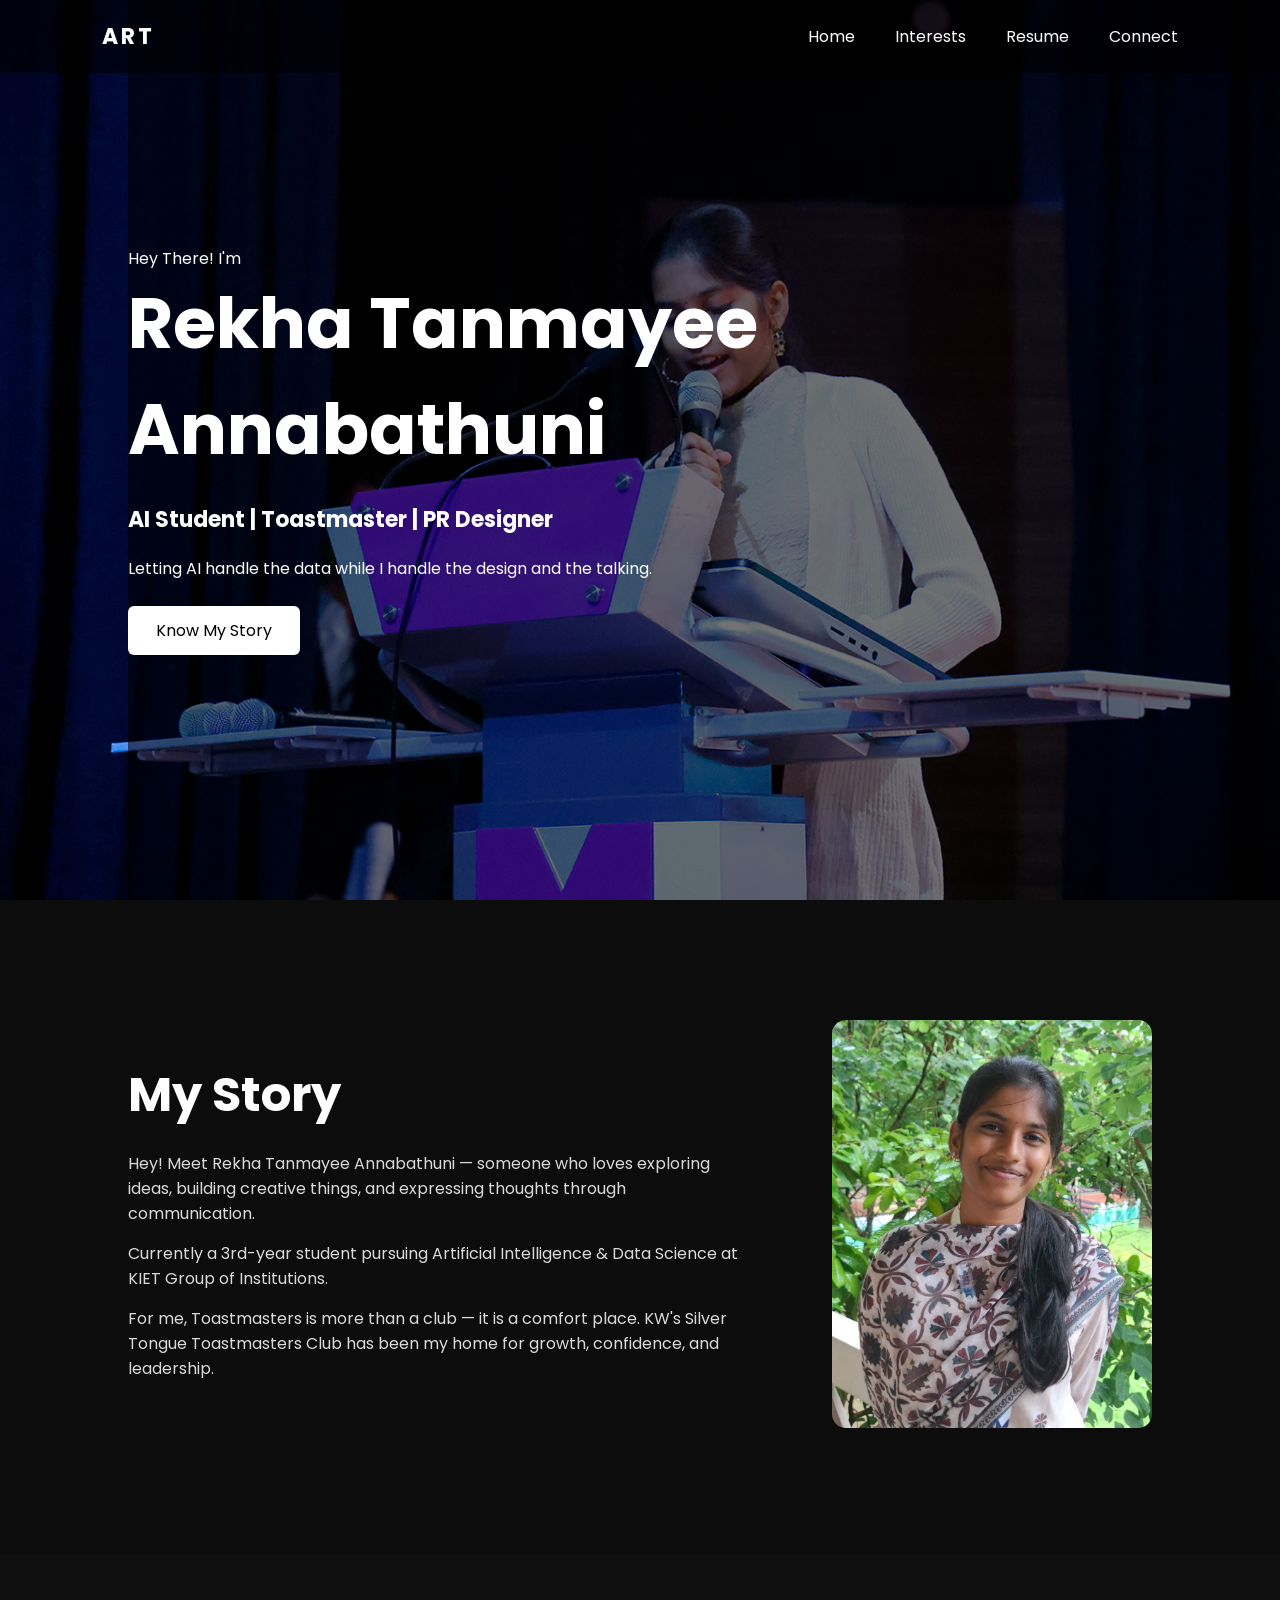
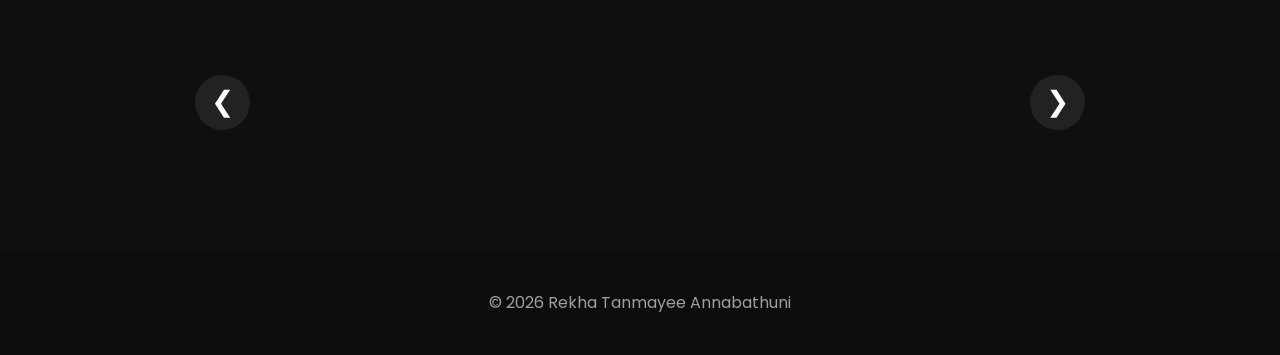
==== commit 8c40aac2: "Update index.html" ====
--- a/index.html
+++ b/index.html
@@ -7,7 +7,6 @@
 <title>Rekha Tanmayee Annabathuni</title>
 
 <link rel="stylesheet" href="style.css">
-
 </head>
 
 <body>
@@ -90,7 +89,6 @@
 
 
 <!-- QUOTES -->
-
 <section class="quote-section">
 
 <div class="quote-slider">
@@ -99,32 +97,33 @@
 
 <div class="quote-box">
 
-<p class="quote active">
+<div class="quote-item active">
+<p class="quote">
 "Confidence comes not from always being right, but from not fearing to be wrong."
 </p>
+<p class="author">— Peter T. McIntyre</p>
+</div>
 
-<p class="author active">Peter T. McIntyre</p>
-
-
+<div class="quote-item">
 <p class="quote">
 "Humility is not thinking less of yourself, but thinking of yourself less."
 </p>
+<p class="author">— C.S. Lewis</p>
+</div>
 
-<p class="author">C.S. Lewis</p>
-
-
+<div class="quote-item">
 <p class="quote">
 "Leadership is not about being the best. It is about making everyone else better."
 </p>
+<p class="author">— Unknown</p>
+</div>
 
-<p class="author">Unknown</p>
-
-
+<div class="quote-item">
 <p class="quote">
 "The future belongs to those who learn, adapt, and build."
 </p>
-
-<p class="author">Inspired by AI innovation</p>
+<p class="author">— Inspired by AI innovation</p>
+</div>
 
 </div>
 
@@ -133,6 +132,7 @@
 </div>
 
 </section>
+
 
 
 <!-- FOOTER -->
@@ -146,16 +146,13 @@
 
 let current = 0;
 
-const quotes = document.querySelectorAll(".quote");
-const authors = document.querySelectorAll(".author");
+const quotes = document.querySelectorAll(".quote-item");
 
 function showQuote(i){
 
 quotes.forEach(q => q.classList.remove("active"));
-authors.forEach(a => a.classList.remove("active"));
 
 quotes[i].classList.add("active");
-authors[i].classList.add("active");
 
 }
 
@@ -176,7 +173,7 @@
 current--;
 
 if(current < 0){
-current = quotes.length-1;
+current = quotes.length - 1;
 }
 
 showQuote(current);
--- a/style.css
+++ b/style.css
@@ -124,23 +124,28 @@
 /* QUOTE SECTION */
 
 .quote-section{
-background:#f4f4f4;
-color:#2b6f95;
-padding:120px 10%;
-display:flex;
-align-items:center;
+background:#0f0f0f;
+padding:120px 0;
+display:flex;
 justify-content:center;
-position:relative;
+align-items:center;
+}
+
+.quote-slider{
+display:flex;
+align-items:center;
+gap:40px;
+max-width:900px;
+}
+
+.quote-box{
 text-align:center;
-}
-
-.quote-container{
-max-width:900px;
+width:700px;
 }
 
 .quote{
 display:none;
-font-size:38px;
+font-size:34px;
 font-weight:500;
 line-height:1.5;
 }
@@ -153,7 +158,7 @@
 display:none;
 margin-top:20px;
 font-size:18px;
-color:#5c7c92;
+opacity:0.7;
 }
 
 .author.active{
@@ -163,51 +168,23 @@
 
 /* ARROWS */
 
-.quote-btn{
-position:absolute;
-top:50%;
-transform:translateY(-50%);
-background:#2b6f95;
+.arrow{
+background:#222;
 border:none;
 color:white;
-font-size:22px;
+font-size:28px;
 width:55px;
 height:55px;
 border-radius:50%;
 cursor:pointer;
-}
-
-.quote-btn.left{
-left:40px;
-}
-
-.quote-btn.right{
-right:40px;
-}
-
-.quote-btn:hover{
-background:#1e4f6a;
-}
-
-
-/* ARROWS */
-
-.quote-arrow{
-background:#1f1f1f;
-border:none;
-color:white;
-font-size:30px;
-width:55px;
-height:55px;
-border-radius:50%;
-cursor:pointer;
-}
-
-.quote-arrow:hover{
-background:#333;
-}
-
-
+display:flex;
+align-items:center;
+justify-content:center;
+}
+
+.arrow:hover{
+background:#444;
+}
 
 /* FOOTER */
 
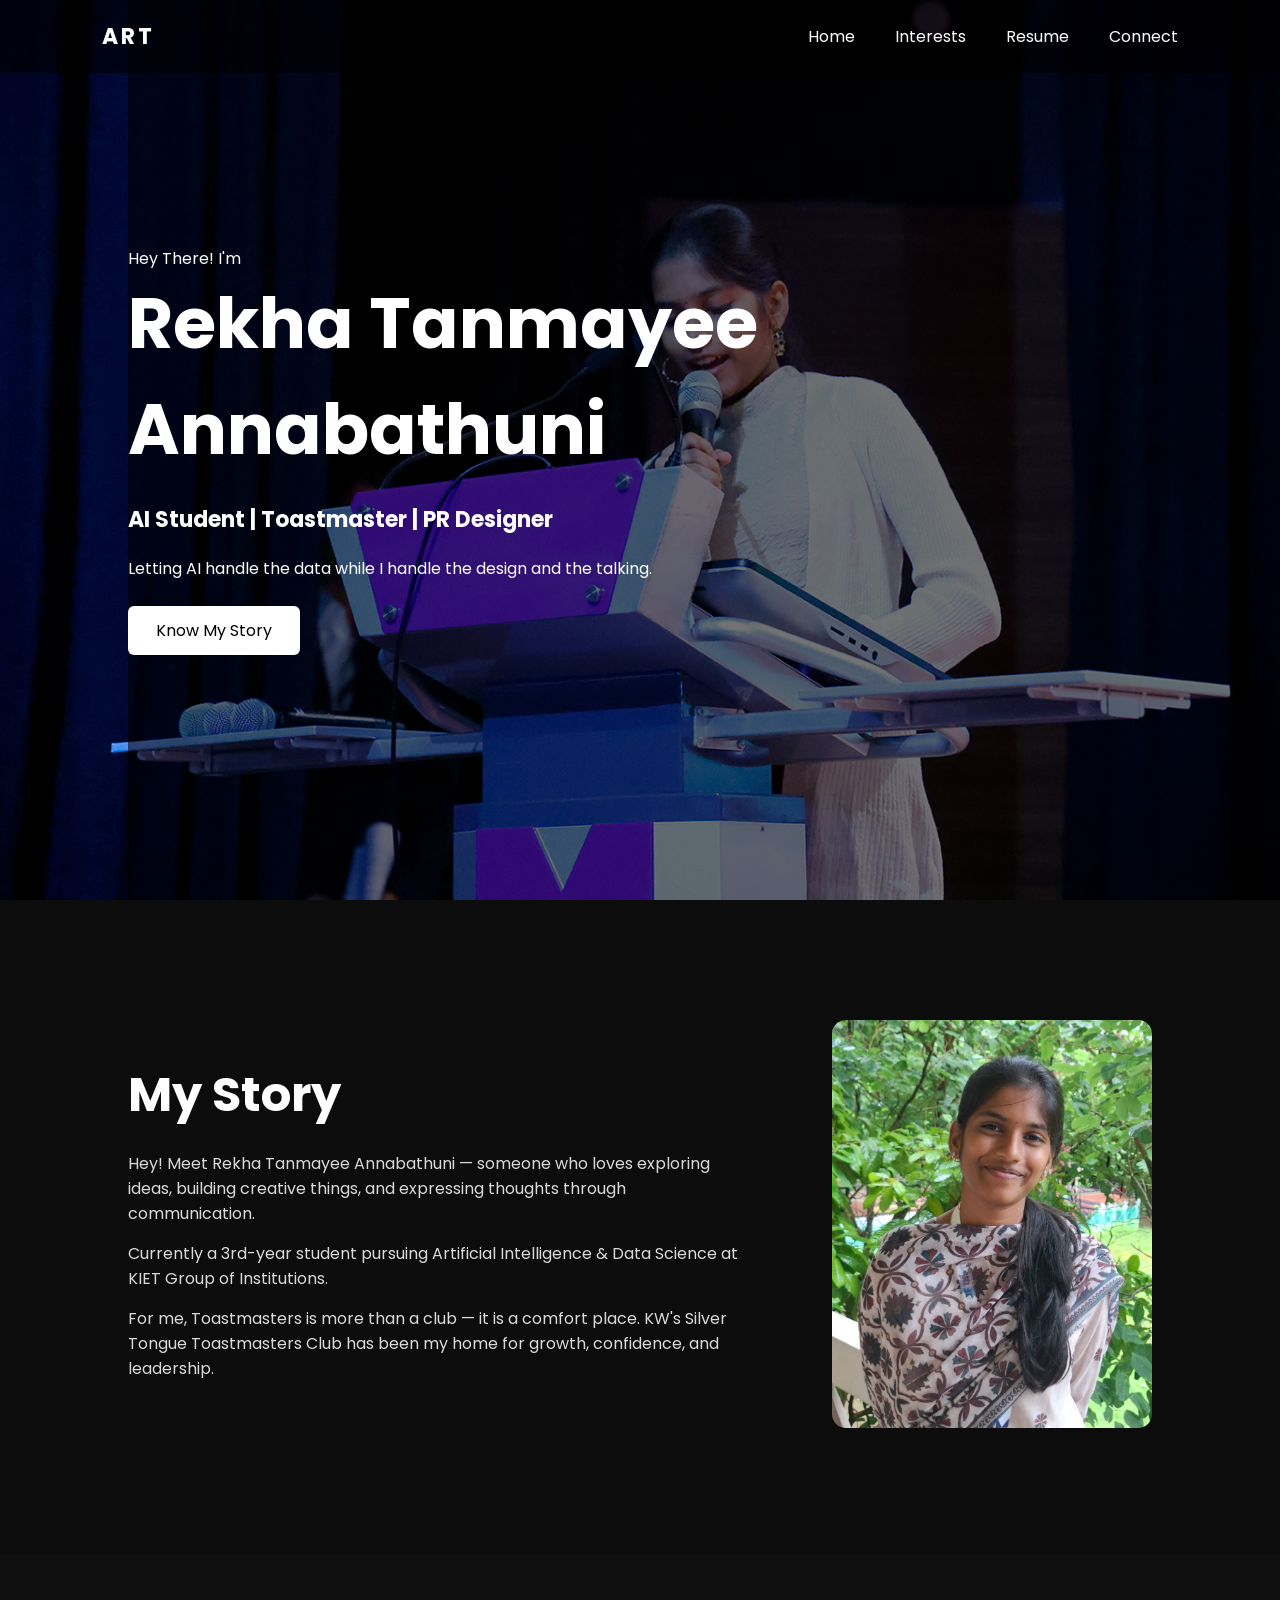
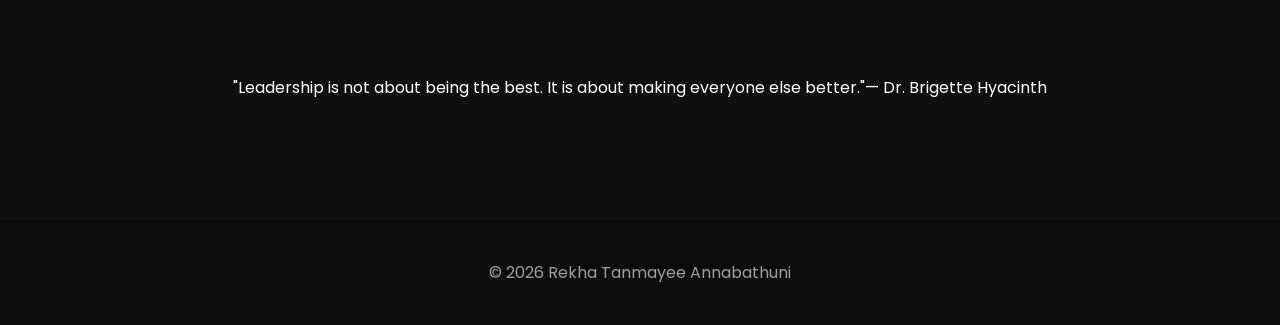
==== commit 4d3705ae: "Update index.html" ====
--- a/index.html
+++ b/index.html
@@ -88,48 +88,15 @@
 
 
 
-<!-- QUOTES -->
 <section class="quote-section">
 
-<div class="quote-slider">
-
-<button class="arrow left" onclick="prevQuote()">❮</button>
-
-<div class="quote-box">
-
-<div class="quote-item active">
-<p class="quote">
-"Confidence comes not from always being right, but from not fearing to be wrong."
-</p>
-<p class="author">— Peter T. McIntyre</p>
-</div>
-
-<div class="quote-item">
-<p class="quote">
-"Humility is not thinking less of yourself, but thinking of yourself less."
-</p>
-<p class="author">— C.S. Lewis</p>
-</div>
-
-<div class="quote-item">
-<p class="quote">
+<p class="quote-text">
 "Leadership is not about being the best. It is about making everyone else better."
 </p>
-<p class="author">— Unknown</p>
-</div>
 
-<div class="quote-item">
-<p class="quote">
-"The future belongs to those who learn, adapt, and build."
+<p class="quote-author">
+— Dr. Brigette Hyacinth
 </p>
-<p class="author">— Inspired by AI innovation</p>
-</div>
-
-</div>
-
-<button class="arrow right" onclick="nextQuote()">❯</button>
-
-</div>
 
 </section>
 
@@ -142,45 +109,5 @@
 
 
 
-<script>
-
-let current = 0;
-
-const quotes = document.querySelectorAll(".quote-item");
-
-function showQuote(i){
-
-quotes.forEach(q => q.classList.remove("active"));
-
-quotes[i].classList.add("active");
-
-}
-
-function nextQuote(){
-
-current++;
-
-if(current >= quotes.length){
-current = 0;
-}
-
-showQuote(current);
-
-}
-
-function prevQuote(){
-
-current--;
-
-if(current < 0){
-current = quotes.length - 1;
-}
-
-showQuote(current);
-
-}
-
-</script>
-
 </body>
 </html>
--- a/style.css
+++ b/style.css
@@ -143,27 +143,28 @@
 width:700px;
 }
 
+/* EACH QUOTE BLOCK */
+
+.quote-item{
+display:none;
+}
+
+.quote-item.active{
+display:block;
+}
+
 .quote{
-display:none;
 font-size:34px;
 font-weight:500;
 line-height:1.5;
 }
 
-.quote.active{
-display:block;
-}
-
 .author{
-display:none;
-margin-top:20px;
+margin-top:18px;
 font-size:18px;
 opacity:0.7;
 }
 
-.author.active{
-display:block;
-}
 
 
 /* ARROWS */
@@ -172,7 +173,7 @@
 background:#222;
 border:none;
 color:white;
-font-size:28px;
+font-size:26px;
 width:55px;
 height:55px;
 border-radius:50%;
@@ -180,10 +181,12 @@
 display:flex;
 align-items:center;
 justify-content:center;
+transition:0.3s;
 }
 
 .arrow:hover{
 background:#444;
+transform:scale(1.08);
 }
 
 /* FOOTER */
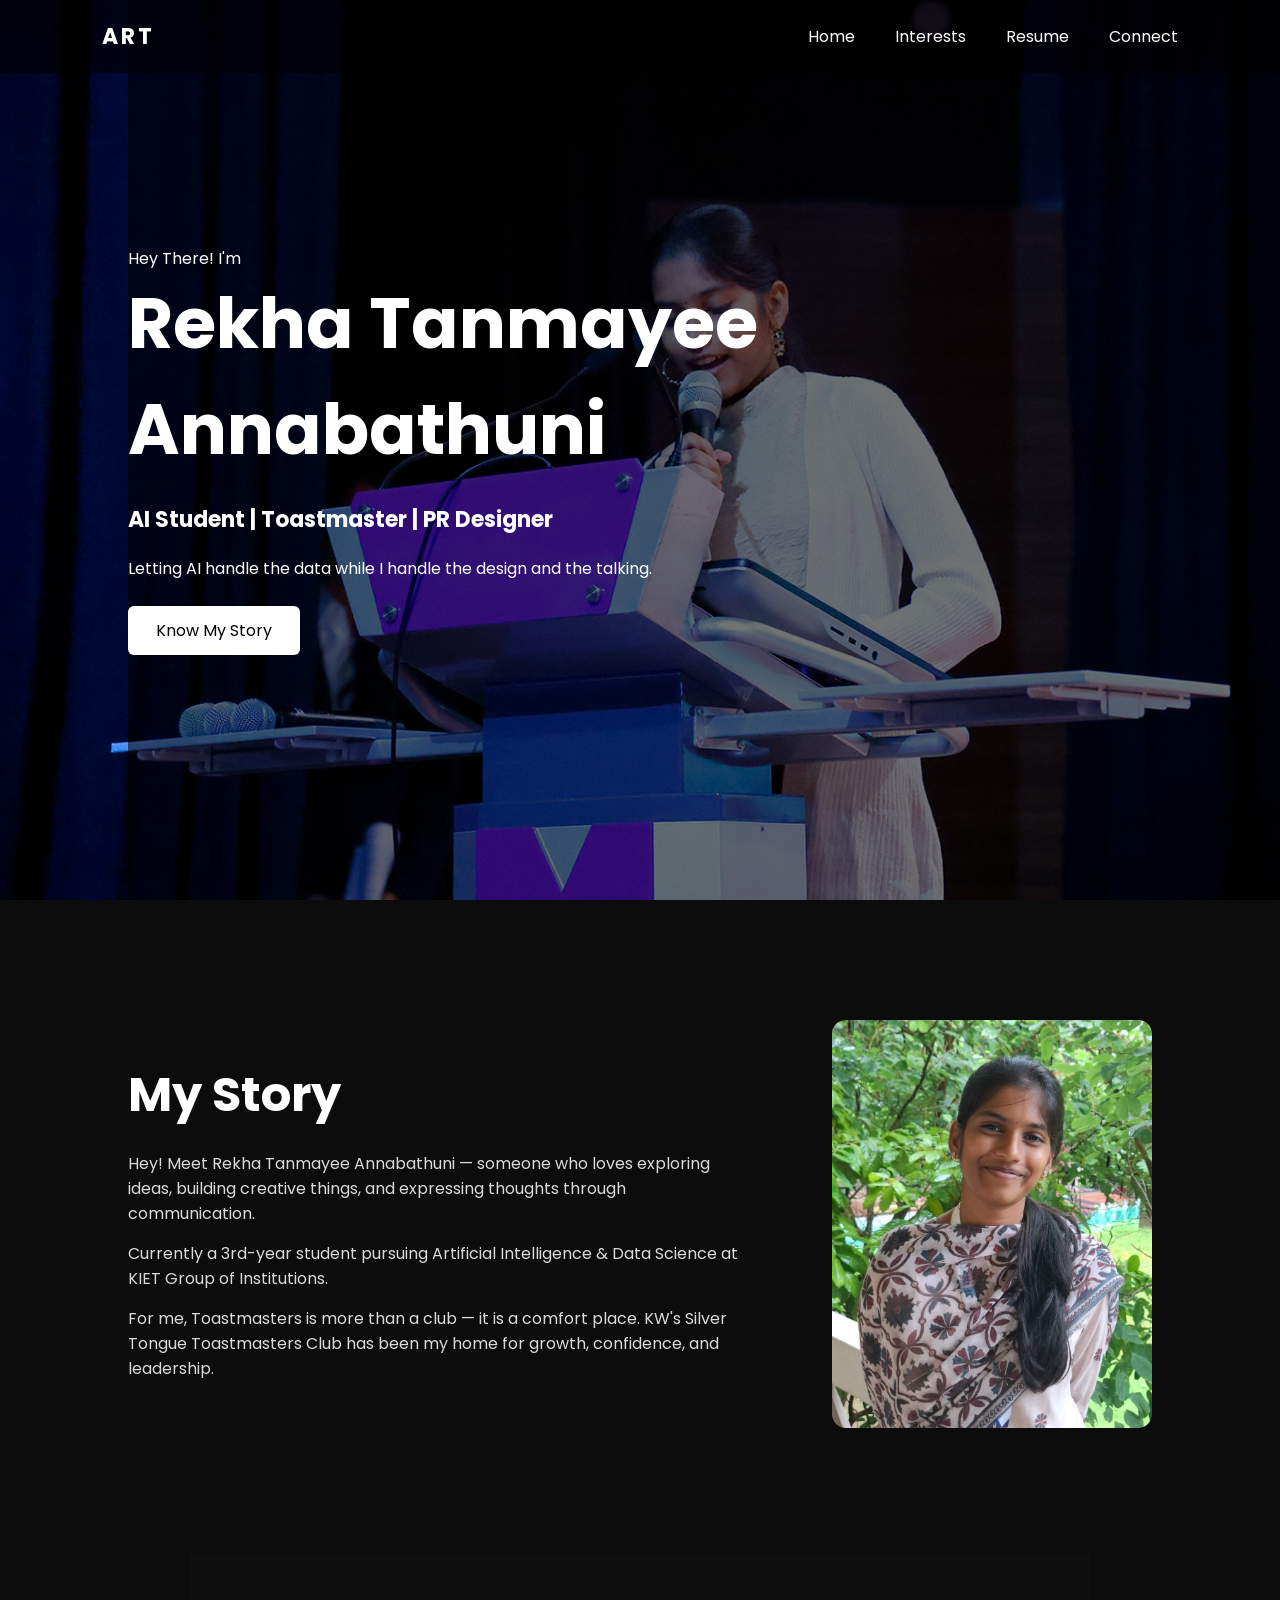
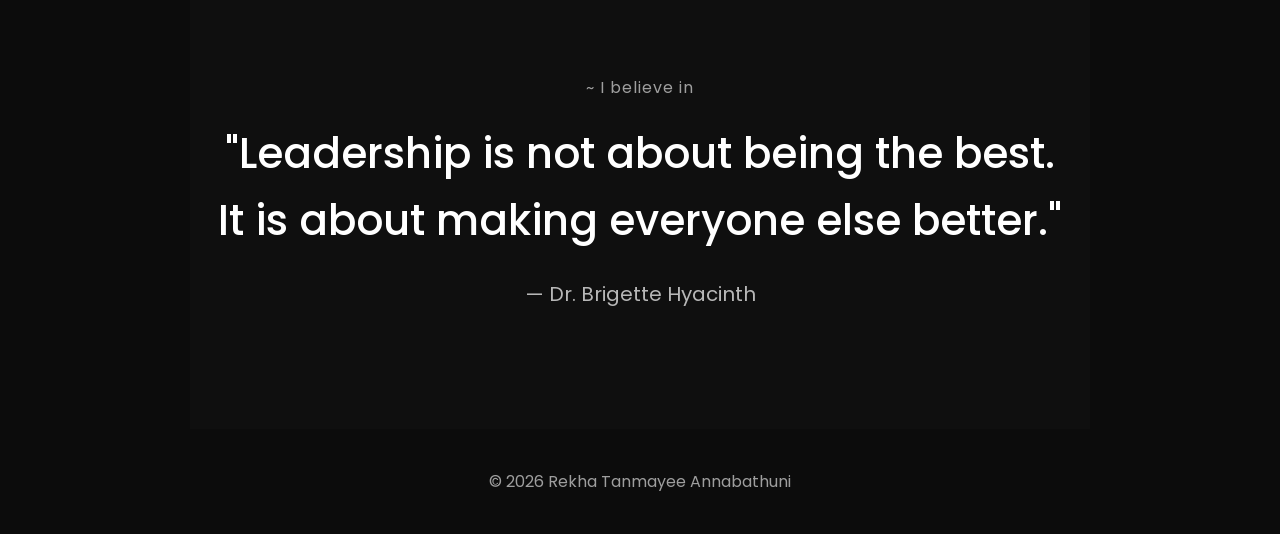
==== commit f8ac7f99: "Update index.html" ====
--- a/index.html
+++ b/index.html
@@ -87,8 +87,11 @@
 </section>
 
 
+<!--QUOTE -->
 
 <section class="quote-section">
+
+<p class="quote-intro">~ I believe in</p>
 
 <p class="quote-text">
 "Leadership is not about being the best. It is about making everyone else better."
--- a/style.css
+++ b/style.css
@@ -120,75 +120,35 @@
 }
 
 
-
-/* QUOTE SECTION */
+/* QUOTE */
 
 .quote-section{
 background:#0f0f0f;
-padding:120px 0;
-display:flex;
-justify-content:center;
-align-items:center;
+padding:120px 20px;
+text-align:center;
+max-width:900px;
+margin:auto;
 }
 
-.quote-slider{
-display:flex;
-align-items:center;
-gap:40px;
-max-width:900px;
+.quote-intro{
+font-size:16px;
+opacity:0.6;
+margin-bottom:20px;
+letter-spacing:1px;
 }
 
-.quote-box{
-text-align:center;
-width:700px;
+.quote-text{
+font-size:42px;
+font-weight:500;
+line-height:1.6;
+margin:auto;
 }
 
-/* EACH QUOTE BLOCK */
-
-.quote-item{
-display:none;
-}
-
-.quote-item.active{
-display:block;
-}
-
-.quote{
-font-size:34px;
-font-weight:500;
-line-height:1.5;
-}
-
-.author{
-margin-top:18px;
-font-size:18px;
+.quote-author{
+margin-top:25px;
+font-size:20px;
 opacity:0.7;
 }
-
-
-
-/* ARROWS */
-
-.arrow{
-background:#222;
-border:none;
-color:white;
-font-size:26px;
-width:55px;
-height:55px;
-border-radius:50%;
-cursor:pointer;
-display:flex;
-align-items:center;
-justify-content:center;
-transition:0.3s;
-}
-
-.arrow:hover{
-background:#444;
-transform:scale(1.08);
-}
-
 /* FOOTER */
 
 .footer{
